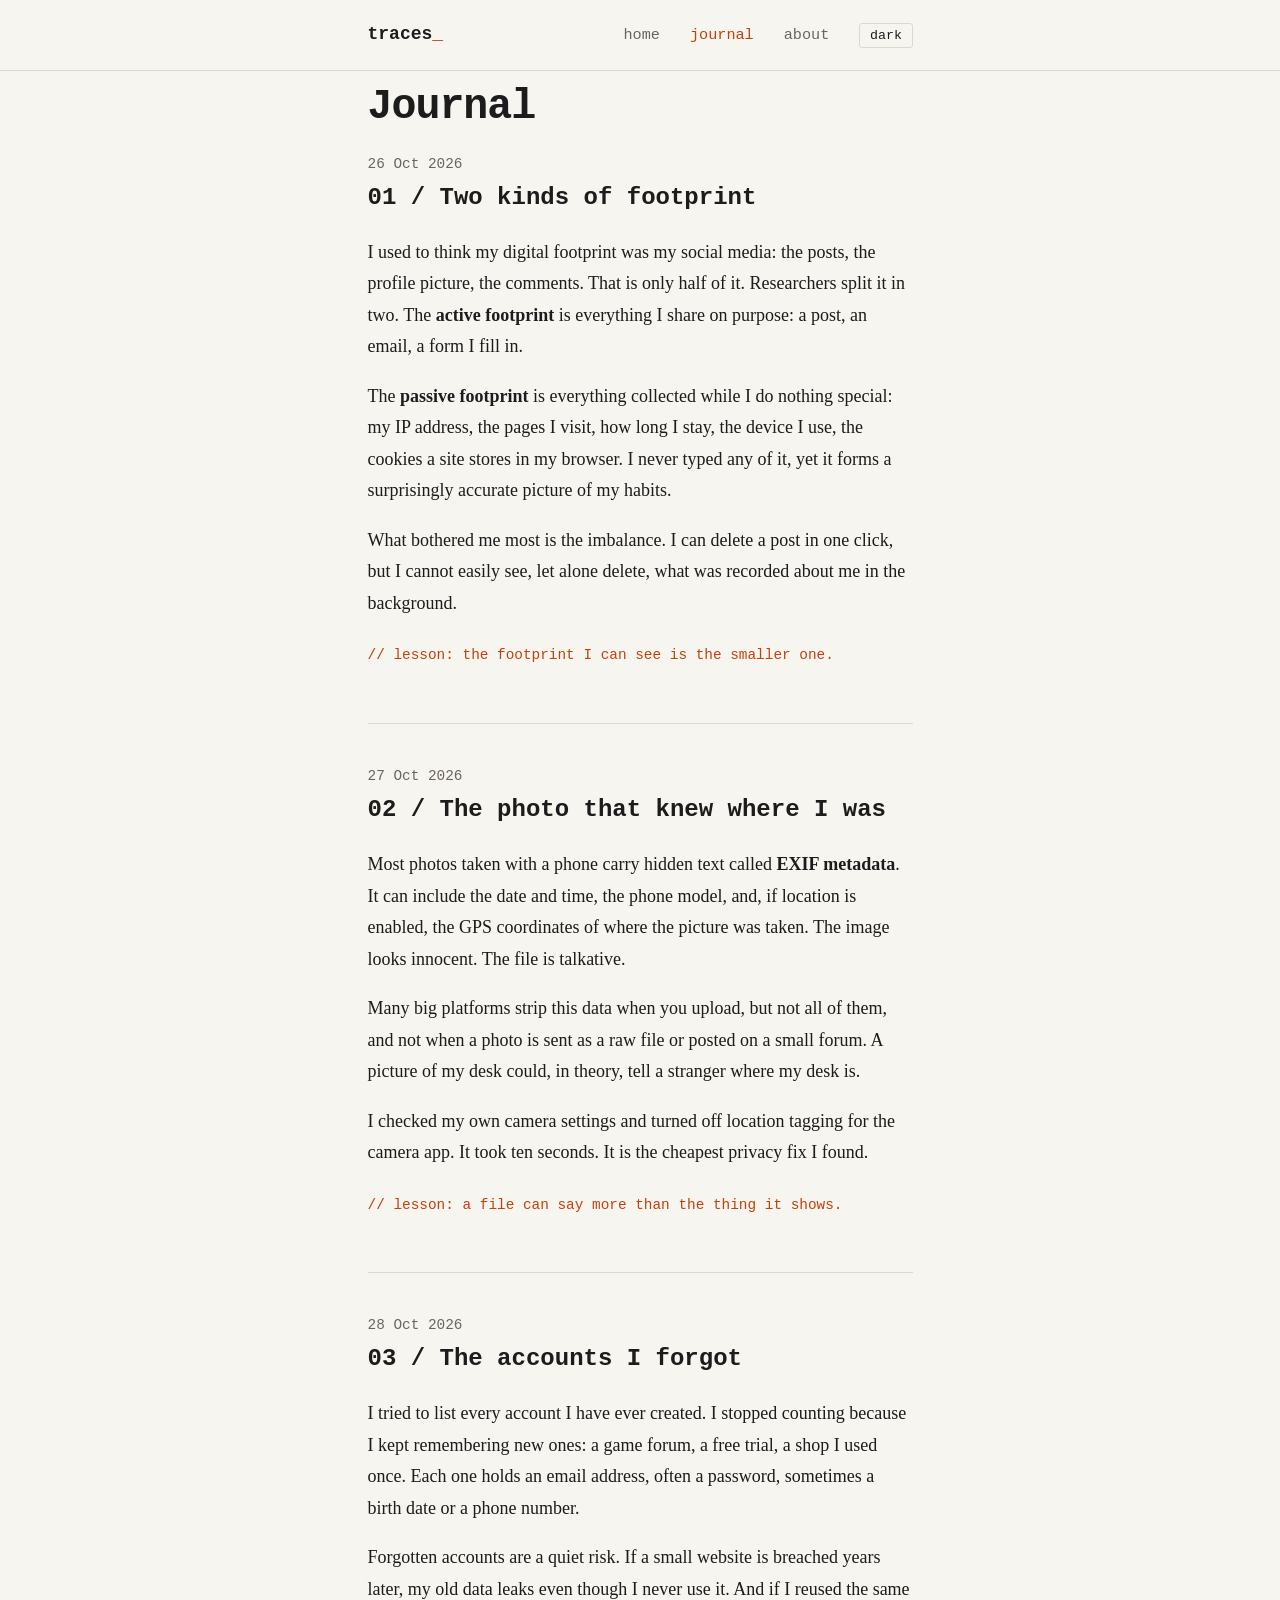
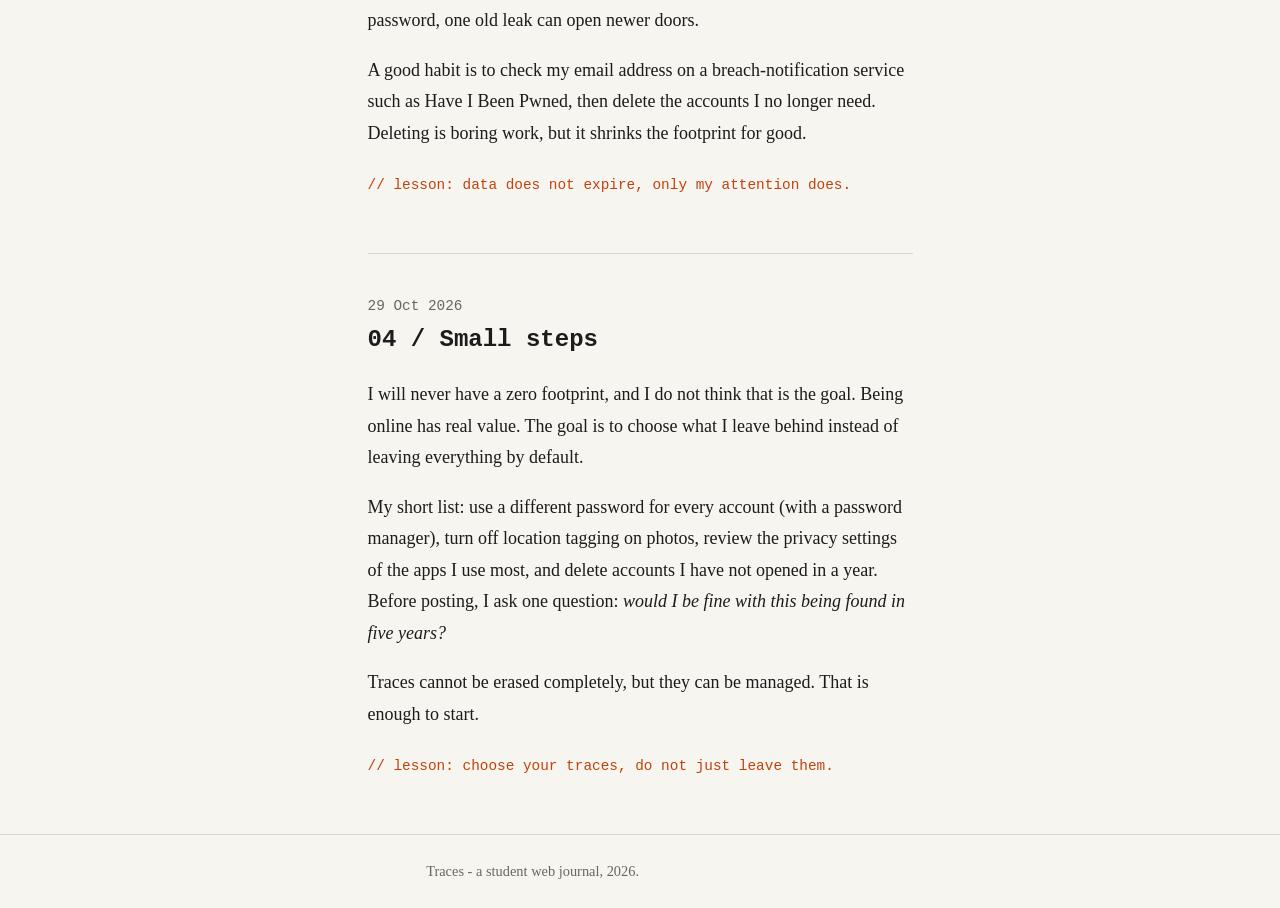
==== pages/journal.html @ a86d2155 "lets check" ====
<!DOCTYPE html>
<html lang="en">
<head>
  <meta charset="UTF-8">
  <meta name="viewport" content="width=device-width, initial-scale=1">
  <meta name="description" content="The four journal entries of Traces.">
  <title>Journal - Traces</title>
  <link rel="stylesheet" href="../css/style.css">
</head>
<body>
  <a class="skip" href="#main">Skip to content</a>
  <div id="progress" aria-hidden="true"></div>

  <header>
    <div class="column">
      <a class="logo" href="../index.html">traces<span aria-hidden="true">_</span></a>
      <nav aria-label="Main">
        <a href="../index.html">home</a>
        <a href="journal.html" class="active" aria-current="page">journal</a>
        <a href="about.html">about</a>
        <button id="theme-toggle" type="button" aria-label="Toggle dark mode">dark</button>
      </nav>
    </div>
  </header>

  <main id="main" class="column">
    <h1>Journal</h1>

    <article id="entry-1">
      <time datetime="2026-10-26">26 Oct 2026</time>
      <h2>01 / Two kinds of footprint</h2>
      <p>
        I used to think my digital footprint was my social media: the posts, the
        profile picture, the comments. That is only half of it. Researchers split
        it in two. The <strong>active footprint</strong> is everything I share on
        purpose: a post, an email, a form I fill in.
      </p>
      <p>
        The <strong>passive footprint</strong> is everything collected while I
        do nothing special: my IP address, the pages I visit, how long I stay,
        the device I use, the cookies a site stores in my browser. I never typed
        any of it, yet it forms a surprisingly accurate picture of my habits.
      </p>
      <p>
        What bothered me most is the imbalance. I can delete a post in one click,
        but I cannot easily see, let alone delete, what was recorded about me in
        the background.
      </p>
      <p class="cause">// lesson: the footprint I can see is the smaller one.</p>
    </article>

    <article id="entry-2">
      <time datetime="2026-10-27">27 Oct 2026</time>
      <h2>02 / The photo that knew where I was</h2>
      <p>
        Most photos taken with a phone carry hidden text called
        <strong>EXIF metadata</strong>. It can include the date and time, the phone
        model, and, if location is enabled, the GPS coordinates of where the picture
        was taken. The image looks innocent. The file is talkative.
      </p>
      <p>
        Many big platforms strip this data when you upload, but not all of them,
        and not when a photo is sent as a raw file or posted on a small forum.
        A picture of my desk could, in theory, tell a stranger where my desk is.
      </p>
      <p>
        I checked my own camera settings and turned off location tagging for the
        camera app. It took ten seconds. It is the cheapest privacy fix I found.
      </p>
      <p class="cause">// lesson: a file can say more than the thing it shows.</p>
    </article>

    <article id="entry-3">
      <time datetime="2026-10-28">28 Oct 2026</time>
      <h2>03 / The accounts I forgot</h2>
      <p>
        I tried to list every account I have ever created. I stopped counting
        because I kept remembering new ones: a game forum, a free trial, a shop
        I used once. Each one holds an email address, often a password, sometimes
        a birth date or a phone number.
      </p>
      <p>
        Forgotten accounts are a quiet risk. If a small website is breached
        years later, my old data leaks even though I never use it. And if I
        reused the same password, one old leak can open newer doors.
      </p>
      <p>
        A good habit is to check my email address on a breach-notification service
        such as Have I Been Pwned, then delete the accounts I no longer need.
        Deleting is boring work, but it shrinks the footprint for good.
      </p>
      <p class="cause">// lesson: data does not expire, only my attention does.</p>
    </article>

    <article id="entry-4">
      <time datetime="2026-10-29">29 Oct 2026</time>
      <h2>04 / Small steps</h2>
      <p>
        I will never have a zero footprint, and I do not think that is the goal.
        Being online has real value. The goal is to choose what I leave behind
        instead of leaving everything by default.
      </p>
      <p>
        My short list: use a different password for every account (with a
        password manager), turn off location tagging on photos, review the privacy
        settings of the apps I use most, and delete accounts I have not opened in
        a year. Before posting, I ask one question: <em>would I be fine with this
        being found in five years?</em>
      </p>
      <p>
        Traces cannot be erased completely, but they can be managed. That is
        enough to start.
      </p>
      <p class="cause">// lesson: choose your traces, do not just leave them.</p>
    </article>

  </main>

  <footer>
    <div class="column">Traces - a student web journal, 2026.</div>
  </footer>

  <script src="../js/script.js"></script>
</body>
</html>
---- css/style.css ----
/* =========================================================
   TRACES - shared stylesheet (css/style.css)
   1. Variables (colors) -> light + dark theme
   2. Base / typography
   3. Layout (single narrow column)
   4. Components (header, entries, timeline, form, footer)
   5. Accessibility helpers
   6. Mobile
   ========================================================= */

/* ---------- 1. VARIABLES ---------- */
:root {
  --bg: #f7f5f0;        /* off-white */
  --text: #1c1c1c;      /* near-black */
  --muted: #6b665d;     /* dates, small text */
  --line: #dcd8cf;      /* thin separators */
  --accent: #c2410c;    /* the one accent color */
}

/* Dark theme: JS adds data-theme="dark" on <html> */
:root[data-theme="dark"] {
  --bg: #141414;
  --text: #e8e5de;
  --muted: #9a958a;
  --line: #2e2e2e;
  --accent: #f08a5d;
}

/* ---------- 2. BASE ---------- */
* { box-sizing: border-box; }

html { scroll-behavior: smooth; }

body {
  margin: 0;
  background: var(--bg);
  color: var(--text);
  font-family: Georgia, "Times New Roman", serif; /* serif for reading */
  font-size: 1.125rem;
  line-height: 1.75;
  transition: background 0.3s, color 0.3s;
}

h1, h2, h3, .mono, nav, time {
  font-family: "Courier New", Courier, monospace; /* mono for titles/dates */
}

h1 { font-size: 2.6rem; margin: 0 0 0.5rem; letter-spacing: -1px; }
h2 { font-size: 1.5rem; margin: 2rem 0 0.3rem; }

a { color: var(--accent); text-decoration: none; }
a:hover { text-decoration: underline; }

/* ---------- 3. LAYOUT ---------- */
.column {
  max-width: 65ch;          /* ~65 characters = comfortable reading width */
  margin: 0 auto;
  padding: 0 1.25rem;       /* gutter for phones */
}

main { padding: 3rem 0 4rem; }

/* ---------- 4. COMPONENTS ---------- */

/* Header + navigation (Flexbox) */
header { border-bottom: 1px solid var(--line); }

header .column {
  display: flex;
  justify-content: space-between;
  align-items: center;
  padding-top: 1.2rem;
  padding-bottom: 1.2rem;
}

.logo { font-family: "Courier New", monospace; font-weight: bold; color: var(--text); }
.logo span { color: var(--accent); }

nav a { margin-left: 1.2rem; color: var(--muted); font-size: 0.95rem; }
nav a.active, nav a:hover { color: var(--accent); text-decoration: none; }

#theme-toggle {
  background: none;
  border: 1px solid var(--line);
  color: var(--text);
  font-family: "Courier New", monospace;
  padding: 0.25rem 0.6rem;
  margin-left: 1.2rem;
  cursor: pointer;
  border-radius: 3px;
}
#theme-toggle:hover { border-color: var(--accent); }

/* Reading progress bar (width is set by JS) */
#progress {
  position: fixed;
  top: 0; left: 0;
  height: 3px;
  width: 0;
  background: var(--accent);
  z-index: 10;
}

/* ---------- HERO SECTION ---------- */
.hero {
  position: relative;
  overflow: hidden;
  min-height: 92vh;
  display: flex;
  align-items: center;
  border-bottom: 1px solid var(--line);
}

.hero-canvas {
  position: absolute;
  inset: 0;
  width: 100%;
  height: 100%;
  pointer-events: none;
  opacity: 0.18;
}

:root[data-theme="dark"] .hero-canvas { opacity: 0.28; }

.hero-inner {
  position: relative;        /* sits above the canvas */
  z-index: 1;
  max-width: 65ch;
  margin: 0 auto;
  padding: 5rem 1.25rem 4rem;
}

.hero-label {
  font-family: "Courier New", monospace;
  font-size: 0.85rem;
  color: var(--accent);
  margin: 0 0 1.2rem;
  opacity: 0;
  animation: fadeUp 0.6s ease forwards 0.2s;
}

.hero-title {
  font-size: clamp(3.5rem, 10vw, 6.5rem);
  letter-spacing: -2px;
  margin: 0 0 1.5rem;
  line-height: 1;
}

/* the cursor blinks independently */
.cursor {
  color: var(--accent);
  animation: blink 0.9s step-end infinite;
}

.hero-sub {
  font-size: 1.25rem;
  font-style: italic;
  color: var(--muted);
  margin: 0 0 2.5rem;
  max-width: 48ch;
  line-height: 1.7;
  opacity: 0;
  animation: fadeUp 0.6s ease forwards 1.6s;
}

.hero-cta {
  display: inline-block;
  font-family: "Courier New", monospace;
  font-size: 0.95rem;
  color: var(--accent);
  border: 1px solid var(--accent);
  padding: 0.55rem 1.1rem;
  border-radius: 3px;
  opacity: 0;
  animation: fadeUp 0.6s ease forwards 2s;
  transition: background 0.2s, color 0.2s;
}

.hero-cta:hover {
  background: var(--accent);
  color: var(--bg);
  text-decoration: none;
}

/* Keyframes */
@keyframes fadeUp {
  from { opacity: 0; transform: translateY(12px); }
  to   { opacity: 1; transform: translateY(0); }
}

@keyframes blink {
  50% { opacity: 0; }
}

/* Manifesto on home page */
.manifesto {
  font-size: 1.3rem;
  font-style: italic;
  border-left: 3px solid var(--accent);
  padding-left: 1rem;
  margin: 1.5rem 0 3rem;
}

/* List of entries on the home page (Grid: date | title + teaser) */
.entry-list { list-style: none; padding: 0; margin: 0; }
.entry-list li {
  display: grid;
  grid-template-columns: 8.5rem 1fr;   /* column 1 = date, column 2 = text */
  column-gap: 1rem;
  padding: 1.2rem 0;
  border-top: 1px solid var(--line);
}
.entry-list li:last-child { border-bottom: 1px solid var(--line); }
.entry-list time { grid-row: 1 / 3; }  /* date spans the title and the teaser */
.entry-list a.title { font-family: "Courier New", monospace; font-size: 1.2rem; }
.entry-list p { margin: 0.3rem 0 0; color: var(--muted); }

/* Dates */
time { color: var(--muted); font-size: 0.9rem; display: block; }

/* Full entries on journal page */
article { padding: 2.5rem 0; border-top: 1px solid var(--line); }
article:first-of-type { border-top: none; padding-top: 0; }
article h2 { margin-top: 0; }

.cause {
  font-family: "Courier New", monospace;
  font-size: 0.9rem;
  color: var(--accent);
  margin-top: 1.5rem;
}

/* Timeline on about page */
.timeline { list-style: none; padding: 0; margin: 1.5rem 0; border-left: 2px solid var(--line); }
.timeline li { padding: 0 0 1.2rem 1.2rem; position: relative; }
.timeline li::before {
  content: "";
  position: absolute;
  left: -6px; top: 0.6rem;
  width: 10px; height: 10px;
  border-radius: 50%;
  background: var(--accent);
}
.timeline strong { font-family: "Courier New", monospace; }

/* Contact form on about page */
form { margin-top: 1rem; }

.field { margin-bottom: 1.2rem; }

label {
  display: block;
  font-family: "Courier New", monospace;
  font-size: 0.95rem;
  margin-bottom: 0.3rem;
}

input, textarea {
  width: 100%;
  font: inherit;
  font-size: 1rem;
  color: var(--text);
  background: var(--bg);
  border: 1px solid var(--muted);
  border-radius: 3px;
  padding: 0.6rem 0.7rem;
}

textarea { resize: vertical; }

.hint { font-size: 0.85rem; color: var(--muted); margin: 0.3rem 0 0; }

button[type="submit"] {
  font-family: "Courier New", monospace;
  font-size: 1rem;
  color: var(--bg);
  background: var(--accent);
  border: 1px solid var(--accent);
  border-radius: 3px;
  padding: 0.6rem 1.2rem;
  cursor: pointer;
}
button[type="submit"]:hover { opacity: 0.85; }

#form-status { margin-top: 1rem; min-height: 1.75rem; color: var(--accent); }

/* Footer */
footer { border-top: 1px solid var(--line); color: var(--muted); font-size: 0.9rem; }
footer .column { padding-top: 1.5rem; padding-bottom: 1.5rem; }

/* ---------- 5. ACCESSIBILITY HELPERS ---------- */

/* Visible focus ring for keyboard users */
a:focus-visible, button:focus-visible, input:focus-visible, textarea:focus-visible {
  outline: 2px solid var(--accent);
  outline-offset: 2px;
}

/* "Skip to content" link: hidden until it gets keyboard focus */
.skip {
  position: absolute;
  left: -999px;
  top: 0.5rem;
  background: var(--bg);
  padding: 0.4rem 0.8rem;
  z-index: 20;
}
.skip:focus { left: 0.5rem; }

/* ---------- 6. MOBILE ---------- */
@media (max-width: 520px) {
  h1 { font-size: 2rem; }
  body { font-size: 1.05rem; }
  header .column { flex-direction: column; gap: 0.6rem; }
  nav a:first-child { margin-left: 0; }
  .entry-list li { grid-template-columns: 1fr; }  /* Grid: one column */
  .entry-list time { grid-row: auto; }
  .hero-title { letter-spacing: -1px; }
}
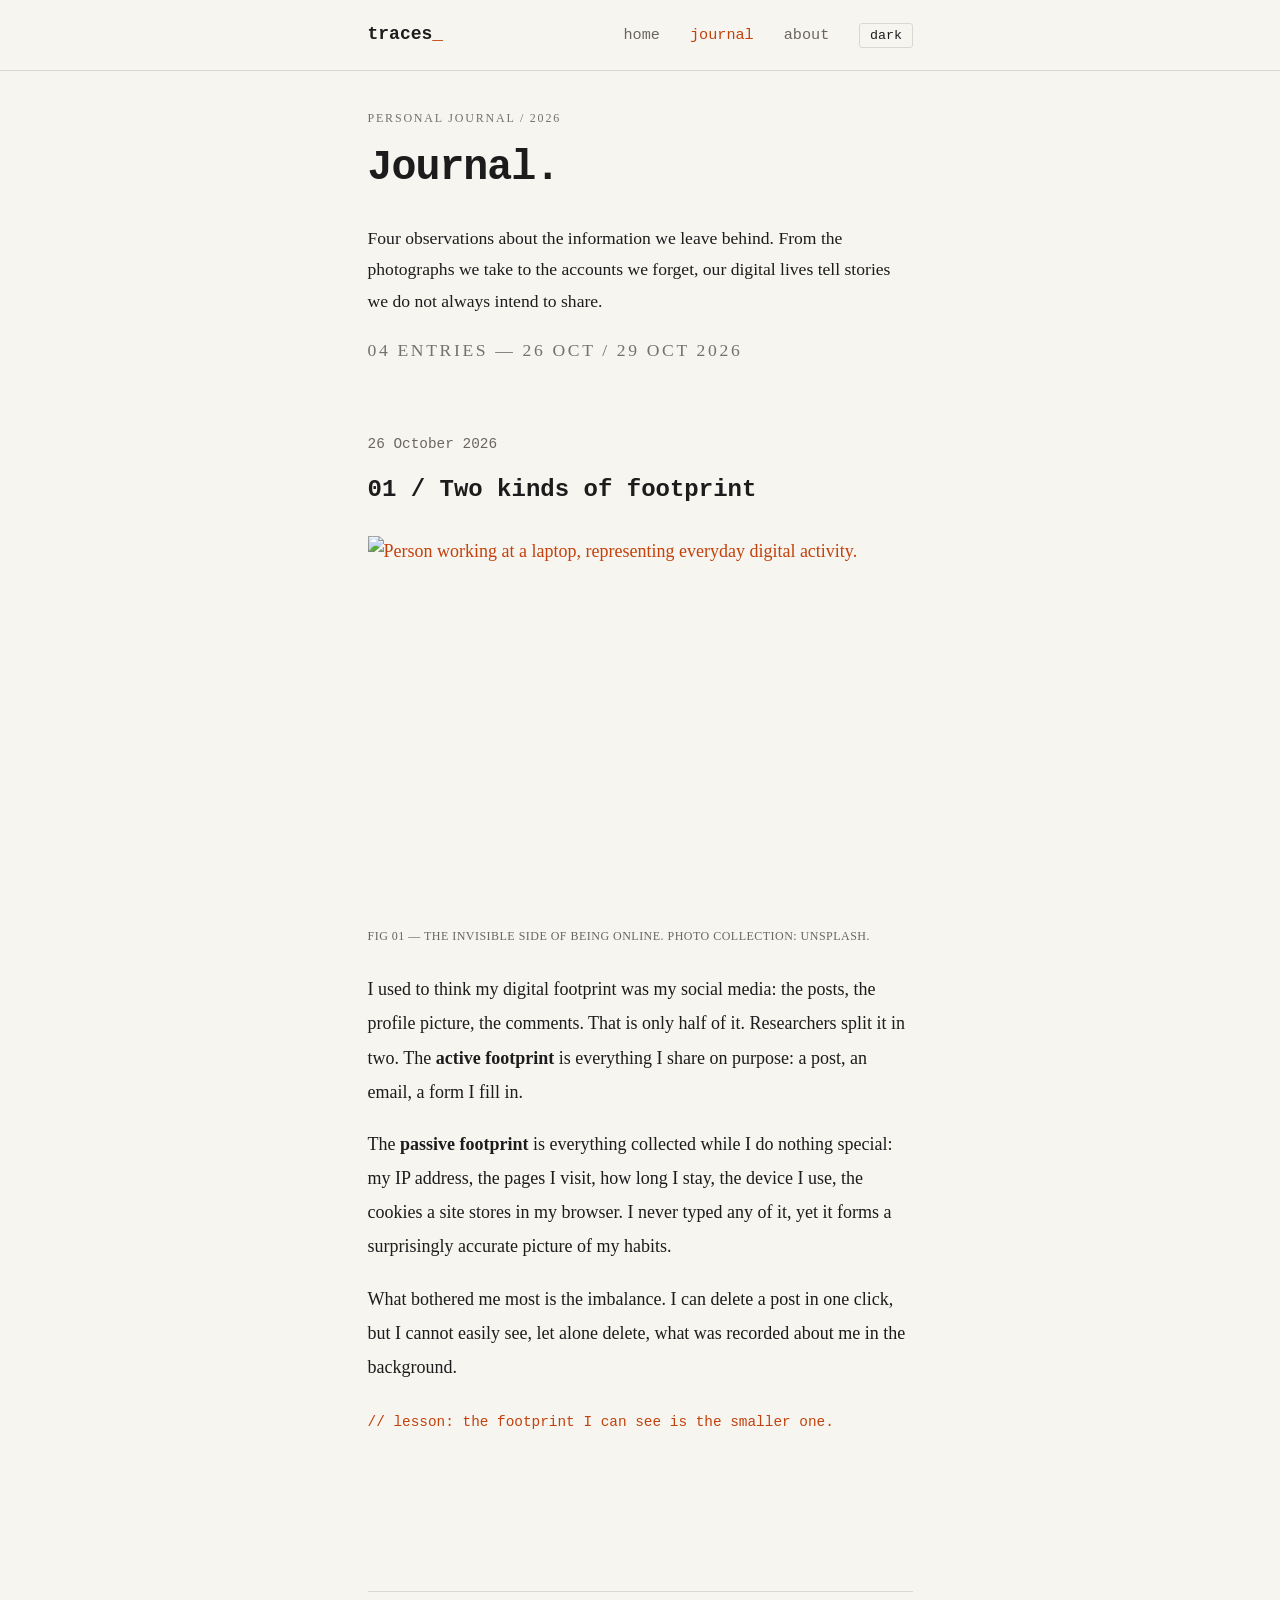
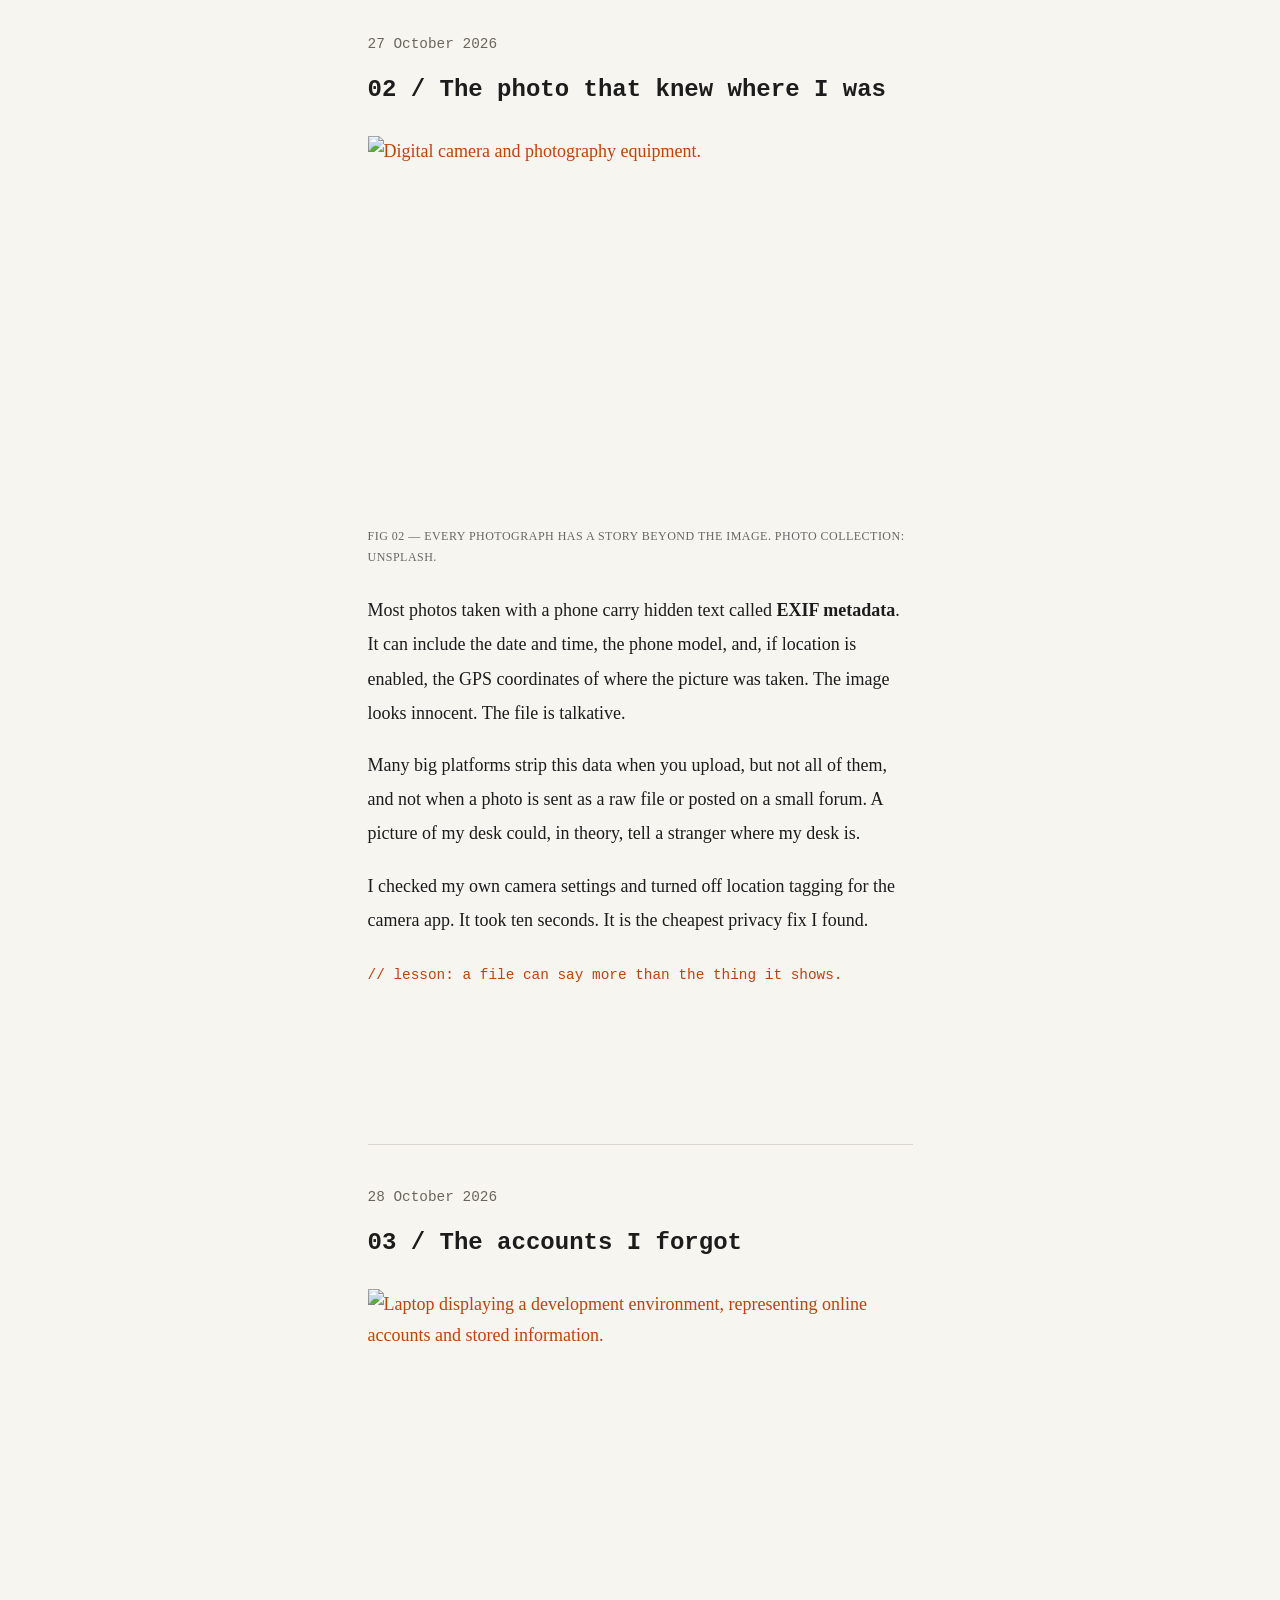
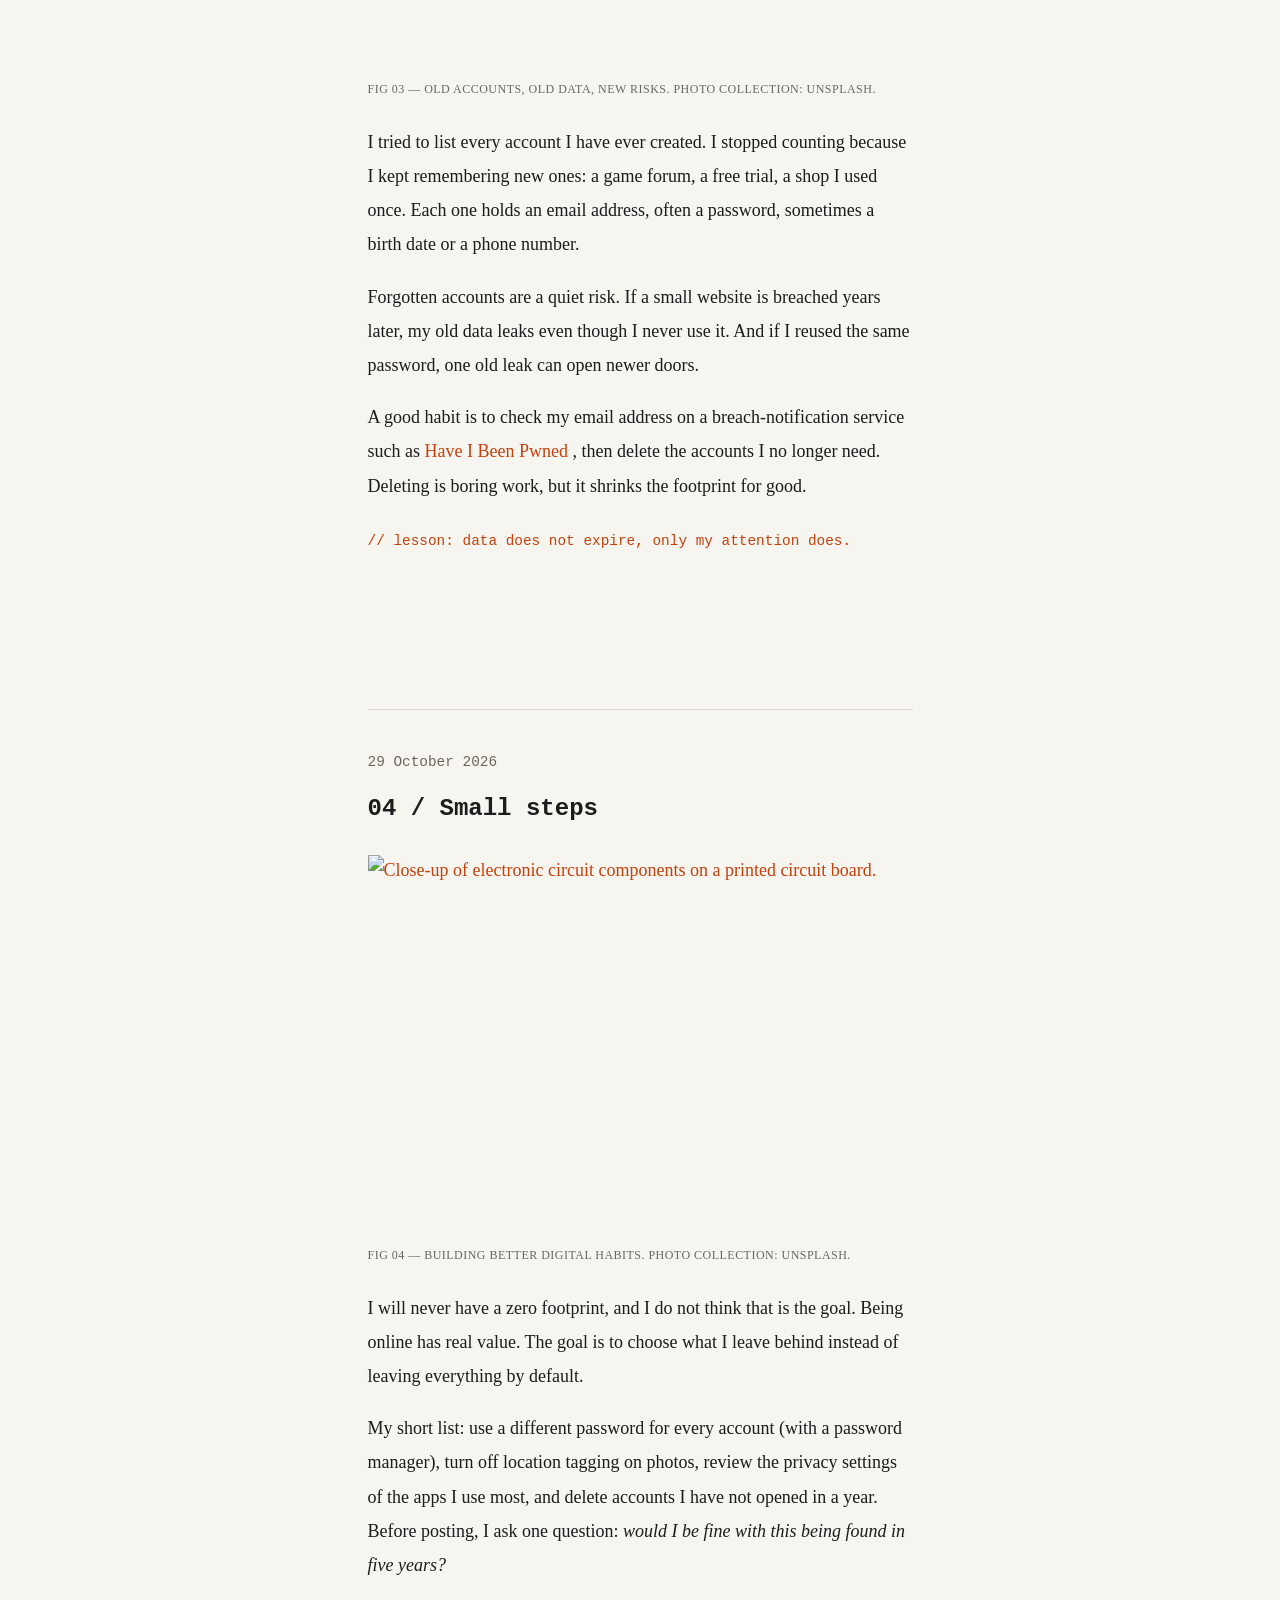
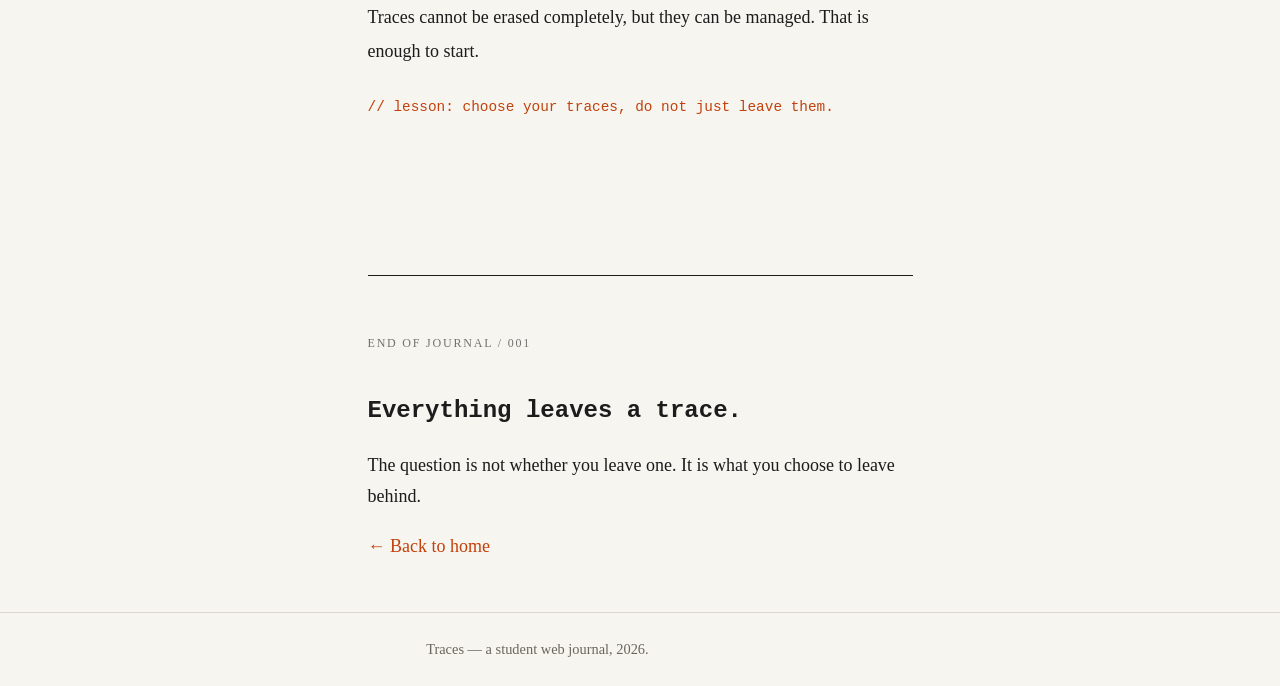
==== commit 91482bcb: "Revise journal HTML content and structure" ====
--- a/pages/journal.html
+++ b/pages/journal.html
@@ -1,125 +1,420 @@
+
 <!DOCTYPE html>
 <html lang="en">
 <head>
   <meta charset="UTF-8">
   <meta name="viewport" content="width=device-width, initial-scale=1">
-  <meta name="description" content="The four journal entries of Traces.">
-  <title>Journal - Traces</title>
+  <meta name="description" content="Four reflections on digital footprints, privacy, metadata and online identity.">
+  <meta name="theme-color" content="#f4f2ed">
+
+  <title>Journal — Traces</title>
+
   <link rel="stylesheet" href="../css/style.css">
+
+  <style>
+    .journal-intro {
+      max-width: 650px;
+      margin: 30px 0 65px;
+    }
+
+    .journal-intro p {
+      font-size: 1.1rem;
+      line-height: 1.8;
+    }
+
+    .entry-image {
+      margin: 25px 0;
+      width: 100%;
+      overflow: hidden;
+    }
+
+    .entry-image img {
+      display: block;
+      width: 100%;
+      height: 380px;
+      object-fit: cover;
+      transition: transform 0.6s ease;
+    }
+
+    .entry-image a {
+      display: block;
+      overflow: hidden;
+    }
+
+    .entry-image a:hover img {
+      transform: scale(1.025);
+    }
+
+    .entry-image figcaption {
+      margin-top: 10px;
+      font-size: 0.75rem;
+      opacity: 0.65;
+      letter-spacing: 0.04em;
+    }
+
+    article {
+      margin-bottom: 100px;
+      max-width: 850px;
+    }
+
+    article h2 {
+      margin-top: 12px;
+    }
+
+    article p {
+      line-height: 1.9;
+      max-width: 750px;
+    }
+
+    .entry-number {
+      font-size: 0.75rem;
+      letter-spacing: 0.15em;
+      opacity: 0.6;
+    }
+
+    .cause {
+      margin-top: 25px;
+      font-family: monospace;
+    }
+
+    .journal-end {
+      padding: 50px 0;
+      border-top: 1px solid currentColor;
+      margin-top: 30px;
+    }
+
+    @media (max-width: 600px) {
+      .entry-image img {
+        height: 240px;
+      }
+
+      article {
+        margin-bottom: 65px;
+      }
+
+      .journal-intro {
+        margin-bottom: 40px;
+      }
+    }
+  </style>
 </head>
+
 <body>
+
   <a class="skip" href="#main">Skip to content</a>
+
   <div id="progress" aria-hidden="true"></div>
 
   <header>
     <div class="column">
-      <a class="logo" href="../index.html">traces<span aria-hidden="true">_</span></a>
-      <nav aria-label="Main">
+
+      <a class="logo" href="../index.html">
+        traces<span aria-hidden="true">_</span>
+      </a>
+
+      <nav aria-label="Main navigation">
         <a href="../index.html">home</a>
         <a href="journal.html" class="active" aria-current="page">journal</a>
         <a href="about.html">about</a>
-        <button id="theme-toggle" type="button" aria-label="Toggle dark mode">dark</button>
+
+        <button
+          id="theme-toggle"
+          type="button"
+          aria-label="Toggle dark mode">
+          dark
+        </button>
       </nav>
+
     </div>
   </header>
 
+
   <main id="main" class="column">
-    <h1>Journal</h1>
+
+    <section class="journal-intro">
+
+      <span class="entry-number">PERSONAL JOURNAL / 2026</span>
+
+      <h1>Journal<span aria-hidden="true">.</span></h1>
+
+      <p>
+        Four observations about the information we leave behind.
+        From the photographs we take to the accounts we forget,
+        our digital lives tell stories we do not always intend to share.
+      </p>
+
+      <p class="entry-number">
+        04 ENTRIES — 26 OCT / 29 OCT 2026
+      </p>
+
+    </section>
+
+
+    <!-- ENTRY 01 -->
 
     <article id="entry-1">
-      <time datetime="2026-10-26">26 Oct 2026</time>
+
+      <time datetime="2026-10-26">26 October 2026</time>
+
       <h2>01 / Two kinds of footprint</h2>
-      <p>
-        I used to think my digital footprint was my social media: the posts, the
-        profile picture, the comments. That is only half of it. Researchers split
-        it in two. The <strong>active footprint</strong> is everything I share on
-        purpose: a post, an email, a form I fill in.
-      </p>
-      <p>
-        The <strong>passive footprint</strong> is everything collected while I
-        do nothing special: my IP address, the pages I visit, how long I stay,
-        the device I use, the cookies a site stores in my browser. I never typed
-        any of it, yet it forms a surprisingly accurate picture of my habits.
-      </p>
-      <p>
-        What bothered me most is the imbalance. I can delete a post in one click,
-        but I cannot easily see, let alone delete, what was recorded about me in
-        the background.
-      </p>
-      <p class="cause">// lesson: the footprint I can see is the smaller one.</p>
+
+      <figure class="entry-image">
+
+        <a
+          href="https://unsplash.com/s/photos/digital-privacy"
+          target="_blank"
+          rel="noopener noreferrer">
+
+          <img
+            src="https://images.unsplash.com/photo-1516321318423-f06f85e504b3?w=1200&auto=format&fit=crop&q=85"
+            alt="Person working at a laptop, representing everyday digital activity."
+            loading="lazy"
+            width="1200"
+            height="800">
+        </a>
+
+        <figcaption>
+          FIG 01 — THE INVISIBLE SIDE OF BEING ONLINE.
+          PHOTO COLLECTION: UNSPLASH.
+        </figcaption>
+
+      </figure>
+
+      <p>
+        I used to think my digital footprint was my social media:
+        the posts, the profile picture, the comments. That is only
+        half of it. Researchers split it in two.
+        The <strong>active footprint</strong> is everything I share
+        on purpose: a post, an email, a form I fill in.
+      </p>
+
+      <p>
+        The <strong>passive footprint</strong> is everything collected
+        while I do nothing special: my IP address, the pages I visit,
+        how long I stay, the device I use, the cookies a site stores
+        in my browser. I never typed any of it, yet it forms a
+        surprisingly accurate picture of my habits.
+      </p>
+
+      <p>
+        What bothered me most is the imbalance. I can delete a post
+        in one click, but I cannot easily see, let alone delete,
+        what was recorded about me in the background.
+      </p>
+
+      <p class="cause">
+        // lesson: the footprint I can see is the smaller one.
+      </p>
+
     </article>
 
+
+    <!-- ENTRY 02 -->
+
     <article id="entry-2">
-      <time datetime="2026-10-27">27 Oct 2026</time>
+
+      <time datetime="2026-10-27">27 October 2026</time>
+
       <h2>02 / The photo that knew where I was</h2>
+
+      <figure class="entry-image">
+
+        <a
+          href="https://unsplash.com/s/photos/photography-camera"
+          target="_blank"
+          rel="noopener noreferrer">
+
+          <img
+            src="https://images.unsplash.com/photo-1516035069371-29a1b244cc32?w=1200&auto=format&fit=crop&q=85"
+            alt="Digital camera and photography equipment."
+            loading="lazy"
+            width="1200"
+            height="800">
+        </a>
+
+        <figcaption>
+          FIG 02 — EVERY PHOTOGRAPH HAS A STORY BEYOND THE IMAGE.
+          PHOTO COLLECTION: UNSPLASH.
+        </figcaption>
+
+      </figure>
+
       <p>
         Most photos taken with a phone carry hidden text called
-        <strong>EXIF metadata</strong>. It can include the date and time, the phone
-        model, and, if location is enabled, the GPS coordinates of where the picture
-        was taken. The image looks innocent. The file is talkative.
-      </p>
-      <p>
-        Many big platforms strip this data when you upload, but not all of them,
-        and not when a photo is sent as a raw file or posted on a small forum.
-        A picture of my desk could, in theory, tell a stranger where my desk is.
-      </p>
-      <p>
-        I checked my own camera settings and turned off location tagging for the
-        camera app. It took ten seconds. It is the cheapest privacy fix I found.
-      </p>
-      <p class="cause">// lesson: a file can say more than the thing it shows.</p>
+        <strong>EXIF metadata</strong>. It can include the date and time,
+        the phone model, and, if location is enabled, the GPS coordinates
+        of where the picture was taken. The image looks innocent.
+        The file is talkative.
+      </p>
+
+      <p>
+        Many big platforms strip this data when you upload, but not
+        all of them, and not when a photo is sent as a raw file or
+        posted on a small forum. A picture of my desk could, in theory,
+        tell a stranger where my desk is.
+      </p>
+
+      <p>
+        I checked my own camera settings and turned off location
+        tagging for the camera app. It took ten seconds.
+        It is the cheapest privacy fix I found.
+      </p>
+
+      <p class="cause">
+        // lesson: a file can say more than the thing it shows.
+      </p>
+
     </article>
 
+
+    <!-- ENTRY 03 -->
+
     <article id="entry-3">
-      <time datetime="2026-10-28">28 Oct 2026</time>
+
+      <time datetime="2026-10-28">28 October 2026</time>
+
       <h2>03 / The accounts I forgot</h2>
-      <p>
-        I tried to list every account I have ever created. I stopped counting
-        because I kept remembering new ones: a game forum, a free trial, a shop
-        I used once. Each one holds an email address, often a password, sometimes
-        a birth date or a phone number.
-      </p>
-      <p>
-        Forgotten accounts are a quiet risk. If a small website is breached
-        years later, my old data leaks even though I never use it. And if I
-        reused the same password, one old leak can open newer doors.
-      </p>
-      <p>
-        A good habit is to check my email address on a breach-notification service
-        such as Have I Been Pwned, then delete the accounts I no longer need.
+
+      <figure class="entry-image">
+
+        <a
+          href="https://unsplash.com/s/photos/password-security"
+          target="_blank"
+          rel="noopener noreferrer">
+
+          <img
+            src="https://images.unsplash.com/photo-1498050108023-c5249f4df085?w=1200&auto=format&fit=crop&q=85"
+            alt="Laptop displaying a development environment, representing online accounts and stored information."
+            loading="lazy"
+            width="1200"
+            height="800">
+        </a>
+
+        <figcaption>
+          FIG 03 — OLD ACCOUNTS, OLD DATA, NEW RISKS.
+          PHOTO COLLECTION: UNSPLASH.
+        </figcaption>
+
+      </figure>
+
+      <p>
+        I tried to list every account I have ever created.
+        I stopped counting because I kept remembering new ones:
+        a game forum, a free trial, a shop I used once.
+        Each one holds an email address, often a password,
+        sometimes a birth date or a phone number.
+      </p>
+
+      <p>
+        Forgotten accounts are a quiet risk. If a small website
+        is breached years later, my old data leaks even though
+        I never use it. And if I reused the same password,
+        one old leak can open newer doors.
+      </p>
+
+      <p>
+        A good habit is to check my email address on a
+        breach-notification service such as
+        <a href="https://haveibeenpwned.com/"
+           target="_blank"
+           rel="noopener noreferrer">
+          Have I Been Pwned
+        </a>,
+        then delete the accounts I no longer need.
         Deleting is boring work, but it shrinks the footprint for good.
       </p>
-      <p class="cause">// lesson: data does not expire, only my attention does.</p>
+
+      <p class="cause">
+        // lesson: data does not expire, only my attention does.
+      </p>
+
     </article>
 
+
+    <!-- ENTRY 04 -->
+
     <article id="entry-4">
-      <time datetime="2026-10-29">29 Oct 2026</time>
+
+      <time datetime="2026-10-29">29 October 2026</time>
+
       <h2>04 / Small steps</h2>
-      <p>
-        I will never have a zero footprint, and I do not think that is the goal.
-        Being online has real value. The goal is to choose what I leave behind
-        instead of leaving everything by default.
-      </p>
-      <p>
-        My short list: use a different password for every account (with a
-        password manager), turn off location tagging on photos, review the privacy
-        settings of the apps I use most, and delete accounts I have not opened in
-        a year. Before posting, I ask one question: <em>would I be fine with this
-        being found in five years?</em>
-      </p>
-      <p>
-        Traces cannot be erased completely, but they can be managed. That is
-        enough to start.
-      </p>
-      <p class="cause">// lesson: choose your traces, do not just leave them.</p>
+
+      <figure class="entry-image">
+
+        <a
+          href="https://unsplash.com/s/photos/digital-security"
+          target="_blank"
+          rel="noopener noreferrer">
+
+          <img
+            src="https://images.unsplash.com/photo-1518770660439-4636190af475?w=1200&auto=format&fit=crop&q=85"
+            alt="Close-up of electronic circuit components on a printed circuit board."
+            loading="lazy"
+            width="1200"
+            height="800">
+        </a>
+
+        <figcaption>
+          FIG 04 — BUILDING BETTER DIGITAL HABITS.
+          PHOTO COLLECTION: UNSPLASH.
+        </figcaption>
+
+      </figure>
+
+      <p>
+        I will never have a zero footprint, and I do not think
+        that is the goal. Being online has real value.
+        The goal is to choose what I leave behind instead of
+        leaving everything by default.
+      </p>
+
+      <p>
+        My short list: use a different password for every account
+        (with a password manager), turn off location tagging on photos,
+        review the privacy settings of the apps I use most,
+        and delete accounts I have not opened in a year.
+        Before posting, I ask one question:
+        <em>would I be fine with this being found in five years?</em>
+      </p>
+
+      <p>
+        Traces cannot be erased completely, but they can be managed.
+        That is enough to start.
+      </p>
+
+      <p class="cause">
+        // lesson: choose your traces, do not just leave them.
+      </p>
+
     </article>
 
+
+    <section class="journal-end">
+
+      <span class="entry-number">END OF JOURNAL / 001</span>
+
+      <h2>Everything leaves a trace.</h2>
+
+      <p>
+        The question is not whether you leave one.
+        It is what you choose to leave behind.
+      </p>
+
+      <a href="../index.html">← Back to home</a>
+
+    </section>
+
   </main>
 
+
   <footer>
-    <div class="column">Traces - a student web journal, 2026.</div>
+    <div class="column">
+      Traces — a student web journal, 2026.
+    </div>
   </footer>
 
+
   <script src="../js/script.js"></script>
+
 </body>
 </html>
--- a/css/style.css
+++ b/css/style.css
@@ -111,16 +111,68 @@
   border-bottom: 1px solid var(--line);
 }
 
-.hero-canvas {
-  position: absolute;
-  inset: 0;
-  width: 100%;
-  height: 100%;
+.hero-orbit {
+  position: absolute;
+  top: 50%;
+  right: clamp(2rem, 8vw, 8rem);
+  width: min(42vw, 460px);
+  aspect-ratio: 1;
+  color: var(--accent);
+  opacity: 0.24;
   pointer-events: none;
-  opacity: 0.18;
-}
-
-:root[data-theme="dark"] .hero-canvas { opacity: 0.28; }
+  transform: translateY(-50%);
+}
+
+.orbit-track {
+  position: absolute;
+  inset: 12%;
+  border: 1px solid currentColor;
+  border-radius: 50%;
+  animation: orbitSpin 24s linear infinite;
+}
+
+.orbit-square {
+  position: absolute;
+  top: 0;
+  left: 50%;
+  width: 54px;
+  aspect-ratio: 1;
+  border: 2px solid currentColor;
+  background: var(--bg);
+  transform: translate(-50%, -50%);
+}
+
+.orbit-square:nth-child(2) {
+  top: 69%;
+  left: 83%;
+  transform: translate(-50%, -50%) rotate(120deg);
+}
+
+.orbit-square:nth-child(3) {
+  top: 69%;
+  left: 17%;
+  transform: translate(-50%, -50%) rotate(240deg);
+}
+
+.orbit-core {
+  position: absolute;
+  top: 50%;
+  left: 50%;
+  width: 78px;
+  aspect-ratio: 1;
+  border: 2px solid currentColor;
+  border-radius: 50%;
+  background: var(--bg);
+  transform: translate(-50%, -50%);
+}
+
+.orbit-core::after {
+  content: "";
+  position: absolute;
+  inset: 34%;
+  border-radius: 50%;
+  background: currentColor;
+}
 
 .hero-inner {
   position: relative;        /* sits above the canvas */
@@ -192,6 +244,14 @@
   50% { opacity: 0; }
 }
 
+@keyframes orbitSpin {
+  to { transform: rotate(1turn); }
+}
+
+@media (prefers-reduced-motion: reduce) {
+  .orbit-track { animation: none; }
+}
+
 /* Manifesto on home page */
 .manifesto {
   font-size: 1.3rem;
@@ -316,4 +376,7 @@
   .entry-list li { grid-template-columns: 1fr; }  /* Grid: one column */
   .entry-list time { grid-row: auto; }
   .hero-title { letter-spacing: -1px; }
-}
+  .hero-orbit { width: 72vw; right: -3rem; opacity: 0.16; }
+  .orbit-square { width: 38px; }
+  .orbit-core { width: 58px; }
+}
